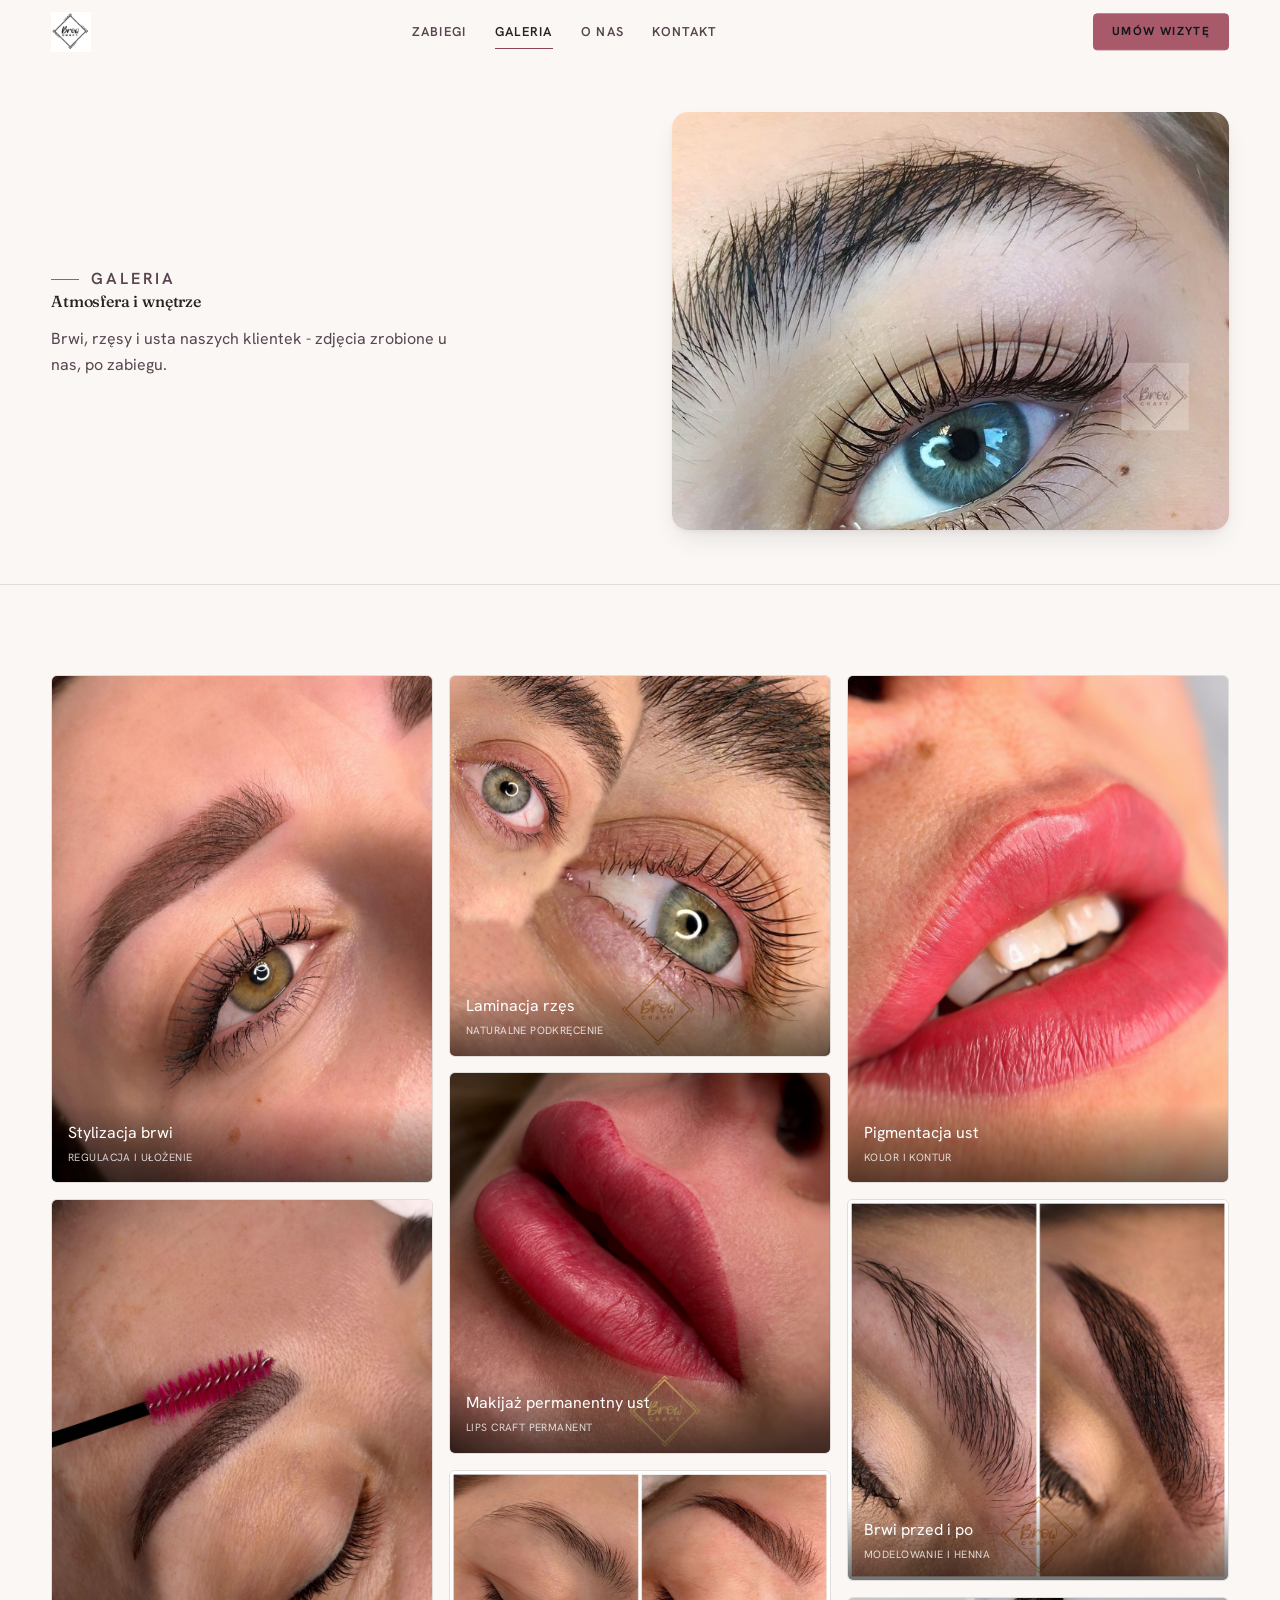
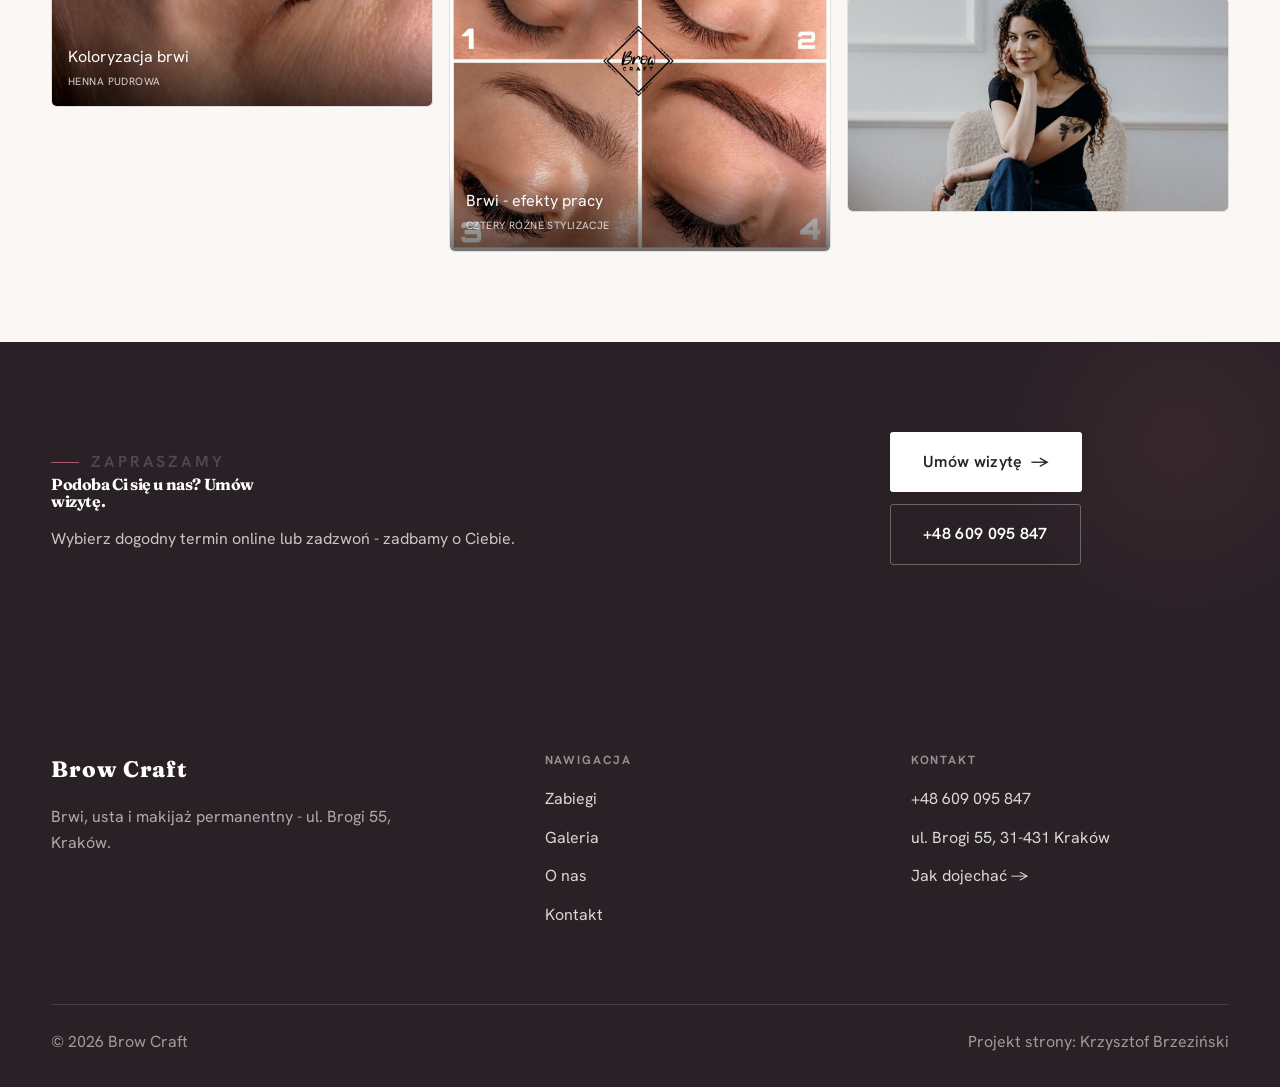
==== realizacje.html @ c08bb549 "Strona demo: brow-craft" ====
<!DOCTYPE html>
<html lang="pl">
<head>
<meta charset="UTF-8">
<meta name="viewport" content="width=device-width, initial-scale=1.0">
<title>Galeria - Brow Craft</title>
<meta name="description" content="Galeria Brow Craft: Stylizacja brwi, Lifting rzęs, Henna i koloryzacja, Makijaż permanentny, Laminacja brwi">
<link rel="preconnect" href="https://fonts.googleapis.com">
<link rel="preconnect" href="https://fonts.gstatic.com" crossorigin>
<link href="https://fonts.googleapis.com/css2?family=Fraunces:wght@500;600;700&family=Hanken+Grotesk:wght@400;500;600&display=swap" rel="stylesheet">
<link rel="stylesheet" href="assets/styles.css">
</head>
<body>

<header class="nav">
  <div class="wrap nav-inner">
    <a class="brand brand-has-logo" href="index.html"><img class="brand-logo" src="img/logo.png" alt="Brow Craft"></a>
    <nav class="nav-links">
      <a href="oferta.html">Zabiegi</a>
      <a href="realizacje.html" class="active">Galeria</a>
      <a href="o-nas.html">O nas</a>
      <a href="kontakt.html">Kontakt</a>
      <a href="kontakt.html" class="btn btn-accent">Umów wizytę</a>
    </nav>
    <button class="nav-toggle" aria-label="Menu"><span></span><span></span><span></span></button>
  </div>
</header>

<section class="pagehead pagehead-soft">
  <div class="wrap">
    <figure class="ph-fig reveal"><img src="img/g1.jpg" alt="Brow Craft - Atmosfera i wnętrze" loading="lazy"></figure>
    <div class="ph-copy reveal">
      <span class="eyebrow">Galeria</span>
      <h1>Atmosfera i wnętrze</h1>
      <p>Brwi, rzęsy i usta naszych klientek - zdjęcia zrobione u nas, po zabiegu.</p>
    </div>
  </div>
</section>
<section>
  <div class="wrap">
    <div class="gallery-masonry">
      <figure class="m-tile reveal"><img src="img/g2.jpg" alt="Stylizacja brwi" loading="lazy"><div class="cap">Stylizacja brwi<small>regulacja i ułożenie</small></div></figure>
      <figure class="m-tile reveal"><img src="img/g3.jpg" alt="Koloryzacja brwi" loading="lazy"><div class="cap">Koloryzacja brwi<small>henna pudrowa</small></div></figure>
      <figure class="m-tile reveal"><img src="img/g4.jpg" alt="Laminacja rzęs" loading="lazy"><div class="cap">Laminacja rzęs<small>naturalne podkręcenie</small></div></figure>
      <figure class="m-tile reveal"><img src="img/g5.jpg" alt="Makijaż permanentny ust" loading="lazy"><div class="cap">Makijaż permanentny ust<small>Lips Craft Permanent</small></div></figure>
      <figure class="m-tile reveal"><img src="img/g6.jpg" alt="Brwi - efekty pracy" loading="lazy"><div class="cap">Brwi - efekty pracy<small>cztery różne stylizacje</small></div></figure>
      <figure class="m-tile reveal"><img src="img/g7.jpg" alt="Pigmentacja ust" loading="lazy"><div class="cap">Pigmentacja ust<small>kolor i kontur</small></div></figure>
      <figure class="m-tile reveal"><img src="img/g8.jpg" alt="Brwi przed i po" loading="lazy"><div class="cap">Brwi przed i po<small>modelowanie i henna</small></div></figure>
      <figure class="m-tile reveal"><img src="img/about.jpg" alt="Brow Craft" loading="lazy"></figure>
    </div>
  </div>
</section>
<section class="cta">
  <div class="wrap">
    <div class="reveal">
      <span class="eyebrow">Zapraszamy</span>
      <h2>Podoba Ci się u nas? Umów wizytę.</h2>
      <p>Wybierz dogodny termin online lub zadzwoń - zadbamy o Ciebie.</p>
    </div>
    <div class="cta-actions reveal">
      <a href="kontakt.html" class="btn btn-light">Umów wizytę <span class="arr">→</span></a>
      <a href="tel:+48609095847" class="btn btn-ghost" style="color:#fff;border-color:rgba(255,255,255,.3)">+48 609 095 847</a>
    </div>
  </div>
</section>

<footer>
  <div class="wrap">
    <div class="foot-grid">
      <div class="foot-brand">
        <div class="name">Brow Craft</div>
        <p>Brwi, usta i makijaż permanentny - ul. Brogi 55, Kraków.</p>
      </div>
      <div class="foot-col">
        <h4>Nawigacja</h4>
        <a href="oferta.html">Zabiegi</a>
        <a href="realizacje.html">Galeria</a>
        <a href="o-nas.html">O nas</a>
        <a href="kontakt.html">Kontakt</a>
      </div>
      <div class="foot-col">
        <h4>Kontakt</h4>
        <a href="tel:+48609095847">+48 609 095 847</a>
        <p>ul. Brogi 55, 31-431 Kraków</p>
        <a href="https://maps.app.goo.gl/QyicbY6uXin8uvLQ9" target="_blank" rel="noopener">Jak dojechać →</a>
      </div>
    </div>
    <div class="foot-bot">
      <span>© 2026 Brow Craft</span>
      <span>Projekt strony: Krzysztof Brzeziński</span>
    </div>
  </div>
</footer>
<div class="sticky-reserve"><a class="sr-book" href="kontakt.html">Umów wizytę</a><a class="sr-call" href="tel:+48609095847" aria-label="Zadzwoń"><svg class="ico-tel" width="16" height="16" viewBox="0 0 24 24" fill="none" aria-hidden="true"><path d="M6.6 10.8a15.5 15.5 0 0 0 6.6 6.6l2.2-2.2a1 1 0 0 1 1-.24 11.4 11.4 0 0 0 3.6.58 1 1 0 0 1 1 1V20a1 1 0 0 1-1 1A17 17 0 0 1 3 4a1 1 0 0 1 1-1h3.5a1 1 0 0 1 1 1c0 1.25.2 2.46.58 3.6a1 1 0 0 1-.25 1l-2.23 2.2Z" fill="currentColor"/></svg></a></div>

<script src="assets/main.js"></script>
</body>
</html>
---- assets/styles.css ----
/* ============================================================
   STOLBASZ — premium, architektoniczny B2B fit-out
   Jasna paleta, zero brązu. System wg premium-web-craft.
   Projekt strony: Krzysztof Brzeziński
   ============================================================ */

:root{
  /* PALETA — jasna, architektoniczna, chłodna */
  --paper:#FBF7F4;          /* główne tło */
  --paper-2:#F1E7E4;        /* sekcje alternatywne (chłodny jasny szary) */
  --paper-3:#F1E7E4;        /* delikatne wypełnienia */
  --ink:#2A2126;            /* tekst główny — chłodny grafit */
  --ink-soft:#574550;       /* nagłówki drugorzędne */
  --muted:#94888C;          /* tekst poboczny */
  --line:rgba(42,33,38,.12);/* hairline */
  --accent:#A85A6B;         /* stonowany petrol-slate — jedyny akcent */
  --accent-d:#8A4456;
  --accent-soft:rgba(168,90,107,.10);
  --dark:#2A2126;           /* sekcje ciemne (stopka/CTA) */

  /* ODSTĘPY — skala 4/8 */
  --space-1:4px; --space-2:8px; --space-3:12px; --space-4:16px; --space-5:24px;
  --space-6:32px; --space-7:48px; --space-8:64px; --space-9:96px; --space-10:128px;

  /* TYPOGRAFIA — fluid clamp() */
  --text-sm:clamp(.82rem,.8rem+.1vw,.9rem);
  --text-base:clamp(1rem,.97rem+.15vw,1.1rem);
  --text-lg:clamp(1.12rem,1.05rem+.3vw,1.3rem);
  --text-h3:clamp(1.2rem,1.1rem+.5vw,1.5rem);
  --text-h2:clamp(1.9rem,1.5rem+1.9vw,2.8rem);
  --text-h1:clamp(2.6rem,1.9rem+3.6vw,4.6rem);

  /* PROMIENIE — architektoniczne, raczej ostre */
  --r-sm:3px; --r-md:6px; --r-lg:10px;

  /* RUCH */
  --ease:cubic-bezier(.25,.46,.45,.94); --dur:.24s;

  /* CIENIE — miękkie, warstwowe */
  --sh-sm:0 1px 2px rgba(16,24,32,.04), 0 2px 8px rgba(16,24,32,.05);
  --sh-md:0 2px 6px rgba(16,24,32,.05), 0 12px 28px -8px rgba(16,24,32,.12);
  --sh-lg:0 6px 14px rgba(16,24,32,.07), 0 26px 56px -18px rgba(16,24,32,.22);

  --hairline:1px solid var(--line);

  --font-display:'Fraunces',serif;
  --font-body:'Hanken Grotesk',sans-serif;
}

*{box-sizing:border-box;margin:0;padding:0}
html{scroll-behavior:smooth}
body{
  font-family:var(--font-body);
  font-size:var(--text-base);
  line-height:1.65;
  color:var(--ink);
  background:var(--paper);
  -webkit-font-smoothing:antialiased;
  text-rendering:optimizeLegibility;
}
img{max-width:100%;display:block}
a{color:inherit;text-decoration:none}

.wrap{width:min(92%,1180px);margin-inline:auto}
section{padding-block:clamp(52px,6.5vw,96px)}

h1,h2,h3{font-family:var(--font-display);font-weight:700;line-height:1.08;letter-spacing:-.02em;color:var(--ink)}
h1{font-size:var(--text-h1);letter-spacing:-.035em}
h2{font-size:var(--text-h2);letter-spacing:-.025em}
h3{font-size:var(--text-h3)}
p{max-width:65ch}

.eyebrow{
  font-family:var(--font-body);
  font-size:var(--text-sm);
  font-weight:600;
  letter-spacing:.18em;
  text-transform:uppercase;
  color:var(--accent);
  display:inline-flex;align-items:center;gap:var(--space-3);
}
.eyebrow::before{content:"";width:28px;height:1px;background:var(--accent);display:inline-block}

.muted{color:var(--muted)}
.lead{font-size:var(--text-lg);line-height:1.55;color:var(--ink-soft);max-width:50ch}

/* ---------- BUTTONS ---------- */
.btn{
  display:inline-flex;align-items:center;gap:var(--space-2);
  font-weight:600;font-size:var(--text-sm);letter-spacing:.02em;
  padding:var(--space-4) var(--space-6);
  border-radius:var(--r-sm);
  transition:transform var(--dur) var(--ease),box-shadow var(--dur) var(--ease),background var(--dur) var(--ease);
  cursor:pointer;border:1px solid transparent;
}
.btn-accent{background:var(--accent);color:#fff;box-shadow:var(--sh-sm)}
.btn-accent:hover{background:var(--accent-d);transform:translateY(-2px);box-shadow:var(--sh-md)}
.btn-accent:active{transform:translateY(0);box-shadow:var(--sh-sm)}
.btn-ghost{background:transparent;color:var(--ink);border-color:var(--line)}
.btn-ghost:hover{border-color:var(--accent);color:var(--accent);transform:translateY(-2px)}
.btn-light{background:#fff;color:var(--ink);box-shadow:var(--sh-sm)}
.btn-light:hover{transform:translateY(-2px);box-shadow:var(--sh-md)}
.btn .arr{transition:transform var(--dur) var(--ease)}
.btn:hover .arr{transform:translateX(4px)}

/* ---------- NAV ---------- */
.nav{
  position:sticky;top:0;z-index:50;
  background:color-mix(in srgb,var(--paper) 88%,transparent);
  backdrop-filter:saturate(140%) blur(10px);
  border-bottom:var(--hairline);
}
.nav-inner{display:flex;align-items:center;justify-content:space-between;height:72px}
.brand{display:flex;flex-direction:column;line-height:1}
.brand .name{font-family:var(--font-display);font-weight:800;font-size:1.35rem;letter-spacing:.04em}
.brand .sub{font-size:.62rem;letter-spacing:.34em;text-transform:uppercase;color:var(--muted);margin-top:5px}
.nav-links{display:flex;align-items:center;gap:var(--space-6)}
.nav-links a{font-size:var(--text-sm);font-weight:500;color:var(--ink-soft);position:relative;padding-block:4px;transition:color var(--dur) var(--ease)}
.nav-links a::after{content:"";position:absolute;left:0;bottom:0;width:0;height:1.5px;background:var(--accent);transition:width var(--dur) var(--ease)}
.nav-links a:hover,.nav-links a.active{color:var(--ink)}
.nav-links a:hover::after,.nav-links a.active::after{width:100%}
.nav-links .btn{padding:var(--space-2) var(--space-5)}
/* przyciski w nav: właściwy kolor (przebij .nav-links a) + bez podkreślenia */
.nav-links a.btn-accent{color:#fff}
.nav-links a.btn-ghost,.nav-links a.btn-light{color:var(--ink)}
.nav-links a.btn::after{display:none}
.nav-toggle{display:none;background:none;border:none;cursor:pointer;flex-direction:column;gap:5px;padding:8px}
.nav-toggle span{width:24px;height:2px;background:var(--ink);transition:var(--dur)}

/* ---------- HERO (split) ---------- */
.hero{position:relative;overflow:hidden;border-bottom:var(--hairline)}
.hero-grid{display:grid;grid-template-columns:1.05fr .95fr;gap:clamp(24px,4vw,60px);align-items:center;
  padding-block:clamp(36px,4.5vw,64px)}
.hero-copy .eyebrow{margin-bottom:var(--space-5)}
.hero-copy h1{margin-bottom:var(--space-5)}
.hero-copy .lead{margin-bottom:var(--space-7)}
.hero-actions{display:flex;flex-wrap:wrap;gap:var(--space-4)}
.hero-art{position:relative;aspect-ratio:4/3;border-radius:var(--r-lg);overflow:hidden;box-shadow:var(--sh-lg)}
.hero-art img{width:100%;height:100%;object-fit:cover}
.hero-art::after{content:"";position:absolute;inset:0;background:linear-gradient(180deg,transparent 55%,rgba(18,24,28,.28))}
.hero-badge{position:absolute;left:var(--space-5);bottom:var(--space-5);z-index:2;
  background:rgba(252,252,251,.94);backdrop-filter:blur(4px);
  border-radius:var(--r-md);padding:var(--space-4) var(--space-5);box-shadow:var(--sh-md);max-width:78%}
.hero-badge strong{display:block;font-family:var(--font-display);font-size:1rem;letter-spacing:-.01em}
.hero-badge span{font-size:var(--text-sm);color:var(--muted)}

/* ---------- HERO duży / kinowy (strona główna) ---------- */
.hero-cine{position:relative;min-height:clamp(560px,82vh,840px);min-height:clamp(560px,82svh,840px);display:flex;align-items:center;overflow:hidden;border-bottom:var(--hairline)}
.hero-cine>img{position:absolute;inset:0;width:100%;height:100%;object-fit:cover;z-index:0}
.hero-cine::after{content:"";position:absolute;inset:0;z-index:1;
  background:linear-gradient(95deg,rgba(13,18,23,.86) 0%,rgba(13,18,23,.64) 32%,rgba(13,18,23,.24) 62%,rgba(13,18,23,.04) 100%)}
.hero-cine .wrap{position:relative;z-index:2;padding-block:var(--space-8)}
.hero-cine .hero-copy{max-width:660px}
.hero-cine .eyebrow{color:#fff;margin-bottom:var(--space-5)}
.hero-cine .eyebrow::before{background:#fff}
.hero-cine h1{color:#fff;margin-bottom:var(--space-5);font-size:clamp(2.9rem,2rem+4.4vw,5.2rem)}
.hero-cine .lead{color:rgba(255,255,255,.92);max-width:48ch;margin-bottom:var(--space-7)}
.hero-cine .hero-actions{display:flex;flex-wrap:wrap;gap:var(--space-4)}
@media(max-width:680px){
  .hero-cine{min-height:clamp(520px,76vh,640px);min-height:clamp(520px,76svh,640px);align-items:flex-end}
  .hero-cine::after{background:linear-gradient(0deg,rgba(13,18,23,.9) 6%,rgba(13,18,23,.45) 55%,rgba(13,18,23,.25) 100%)}
  .hero-cine .wrap{padding-bottom:var(--space-9)}
}

/* full-bleed hero variant (podstrony) */
.pagehead{position:relative;min-height:46vh;min-height:46svh;display:flex;align-items:flex-end;overflow:hidden;border-bottom:var(--hairline)}
.pagehead img{position:absolute;inset:0;width:100%;height:100%;object-fit:cover}
.pagehead::after{content:"";position:absolute;inset:0;background:linear-gradient(180deg,rgba(18,24,28,.25),rgba(18,24,28,.62))}
.pagehead .wrap{position:relative;z-index:2;padding-block:var(--space-9);color:#fff}
.pagehead h1{color:#fff;max-width:18ch}
.pagehead .eyebrow{color:#fff}
.pagehead .eyebrow::before{background:#fff}
.pagehead p{color:rgba(255,255,255,.86);margin-top:var(--space-4);max-width:54ch}

/* ---------- STRIP (pasek skrótów / liczby) ---------- */
.strip{background:var(--dark);color:#fff}
.strip .wrap{display:grid;grid-template-columns:repeat(4,1fr);gap:var(--space-6);padding-block:var(--space-8)}
.strip .item .k{font-family:var(--font-display);font-size:clamp(1.6rem,1.2rem+1.4vw,2.4rem);font-weight:800;letter-spacing:-.02em;color:#fff}
.strip .item .v{font-size:var(--text-sm);color:rgba(255,255,255,.66);margin-top:var(--space-2);line-height:1.45}
.strip .item{border-left:2px solid var(--accent);padding-left:var(--space-5)}

/* ---------- SECTION HEAD ---------- */
.head{max-width:48rem;margin-bottom:var(--space-8)}
.head.center{margin-inline:auto;text-align:center}
.head .eyebrow{margin-bottom:var(--space-4)}
.head h2{margin-bottom:var(--space-4)}
.head p{color:var(--muted);font-size:var(--text-lg);line-height:1.55}
.head.center p{margin-inline:auto}

/* ---------- INTRO SPLIT ---------- */
.split{display:grid;grid-template-columns:.92fr 1.08fr;gap:clamp(28px,5vw,80px);align-items:center}
.split.rev{grid-template-columns:1.08fr .92fr}
.split.rev .split-art{order:-1}
.split-art{position:relative;aspect-ratio:5/4;border-radius:var(--r-lg);overflow:hidden;box-shadow:var(--sh-lg)}
.split-art img{width:100%;height:100%;object-fit:cover}
.split-copy h2{margin-bottom:var(--space-5)}
.split-copy p+p{margin-top:var(--space-4)}
.split-copy .btn{margin-top:var(--space-6)}

/* ---------- SERVICES (zakres) ---------- */
.svc-grid{display:grid;grid-template-columns:repeat(auto-fit,minmax(280px,1fr));gap:var(--space-5)}
.svc{background:#fff;border:var(--hairline);border-radius:var(--r-md);padding:var(--space-7) var(--space-6);
  transition:transform var(--dur) var(--ease),box-shadow var(--dur) var(--ease),border-color var(--dur) var(--ease);
  position:relative;overflow:hidden}
.svc::before{content:"";position:absolute;left:0;top:0;width:3px;height:0;background:var(--accent);transition:height var(--dur) var(--ease)}
.svc:hover{transform:translateY(-4px);box-shadow:var(--sh-md);border-color:transparent}
.svc:hover::before{height:100%}
.svc .ic{font-family:var(--font-display);font-size:.8rem;font-weight:700;letter-spacing:.12em;color:var(--accent);margin-bottom:var(--space-4)}
.svc h3{margin-bottom:var(--space-3);font-size:1.22rem}
.svc p{color:var(--muted);font-size:var(--text-base);line-height:1.6}

/* big detailed service rows */
.svc-row{display:grid;grid-template-columns:.8fr 1.2fr;gap:clamp(20px,4vw,60px);align-items:center;padding-block:var(--space-8)}
.svc-row+.svc-row{border-top:var(--hairline)}
.svc-row.rev{grid-template-columns:1.2fr .8fr}
.svc-row.rev .svc-row-art{order:-1}
.svc-row-art{aspect-ratio:4/3;border-radius:var(--r-md);overflow:hidden;box-shadow:var(--sh-md)}
.svc-row-art img{width:100%;height:100%;object-fit:cover}
.svc-row h3{font-size:1.5rem;margin-bottom:var(--space-4)}
.svc-row .num{font-family:var(--font-display);font-size:.85rem;font-weight:700;letter-spacing:.14em;color:var(--accent);display:block;margin-bottom:var(--space-3)}
.svc-row ul{list-style:none;margin-top:var(--space-4);display:flex;flex-direction:column;gap:var(--space-2)}
.svc-row li{position:relative;padding-left:var(--space-5);color:var(--muted);font-size:var(--text-base)}
.svc-row li::before{content:"";position:absolute;left:0;top:.62em;width:8px;height:1px;background:var(--accent)}

/* ---------- GALLERY (realizacje) ---------- */
.gallery{display:grid;grid-template-columns:repeat(12,1fr);gap:var(--space-4);grid-auto-rows:200px}
/* GALERIA MASONRY — pionowe zdjęcia (portrety beauty/wellness) bez przycinania: kolumny, height auto */
.gallery-masonry{column-count:3;column-gap:var(--space-4)}
@media(max-width:900px){.gallery-masonry{column-count:2}}
@media(max-width:560px){.gallery-masonry{column-count:1}}
.gallery-masonry .m-tile{break-inside:avoid;margin:0 0 var(--space-4);padding:0;position:relative;overflow:hidden;border-radius:var(--r-md);border:1px solid var(--line)}
.gallery-masonry .m-tile img{width:100%;height:auto;display:block}
.gallery-masonry .m-tile .cap{position:absolute;left:0;right:0;bottom:0;padding:var(--space-4);color:#fff;background:linear-gradient(0deg,rgba(0,0,0,.55),transparent);font-size:var(--text-sm)}
.gallery-masonry .m-tile .cap small{display:block;font-weight:400;opacity:.78;letter-spacing:.04em;text-transform:uppercase;font-size:.66rem;margin-top:3px}
.tile{position:relative;overflow:hidden;border-radius:var(--r-md);box-shadow:var(--sh-sm);
  transition:transform var(--dur) var(--ease),box-shadow var(--dur) var(--ease)}
.tile img{width:100%;height:100%;object-fit:cover;transition:transform .6s var(--ease)}
.tile:hover{box-shadow:var(--sh-md)}
.tile:hover img{transform:scale(1.05)}
.tile .cap{position:absolute;left:0;right:0;bottom:0;padding:var(--space-5) var(--space-4) var(--space-4);
  background:linear-gradient(transparent,rgba(18,24,28,.78));color:#fff;
  font-size:var(--text-sm);font-weight:600;letter-spacing:.01em;
  opacity:0;transform:translateY(8px);transition:var(--dur) var(--ease)}
.tile:hover .cap{opacity:1;transform:translateY(0)}
.tile .cap small{display:block;font-weight:400;opacity:.78;letter-spacing:.04em;text-transform:uppercase;font-size:.66rem;margin-top:3px}
/* bento spans */
.t-wide{grid-column:span 6}
.t-tall{grid-column:span 6;grid-row:span 2}
.t-std{grid-column:span 6}
.t-third{grid-column:span 4}
.t-two3{grid-column:span 8}

/* ---------- TRUST / WIARYGODNOŚĆ ---------- */
.trust{background:var(--paper-2)}
.trust-grid{display:grid;grid-template-columns:repeat(auto-fit,minmax(240px,1fr));gap:var(--space-5);margin-top:var(--space-7)}
.trust-card{background:#fff;border-radius:var(--r-md);padding:var(--space-7) var(--space-6);box-shadow:var(--sh-sm);border-top:3px solid var(--accent)}
.trust-card .big{font-family:var(--font-display);font-size:clamp(1.8rem,1.3rem+1.6vw,2.6rem);font-weight:800;letter-spacing:-.02em;color:var(--ink);line-height:1}
.trust-card h3{font-size:1.12rem;margin:var(--space-3) 0 var(--space-2)}
.trust-card p{color:var(--muted);font-size:var(--text-base);line-height:1.55}

/* ---------- CTA band ---------- */
.cta{background:var(--dark);color:#fff;position:relative;overflow:hidden}
.cta .wrap{display:grid;grid-template-columns:1.4fr .6fr;gap:var(--space-7);align-items:center;position:relative;z-index:2}
.cta h2{color:#fff;max-width:20ch}
.cta p{color:rgba(255,255,255,.74);margin-top:var(--space-4)}
.cta-actions{display:flex;flex-direction:column;gap:var(--space-3);align-items:flex-start}
.cta::before{content:"";position:absolute;right:-80px;top:-80px;width:360px;height:360px;border-radius:50%;
  background:radial-gradient(circle,var(--accent-soft),transparent 70%)}

/* ---------- CONTACT ---------- */
.contact-grid{display:grid;grid-template-columns:.85fr 1.15fr;gap:clamp(28px,4vw,56px);align-items:start}
.info-list{display:flex;flex-direction:column;gap:var(--space-2)}
.info-row{display:flex;gap:var(--space-4);align-items:flex-start;padding-block:var(--space-4);border-bottom:var(--hairline)}
.info-row .ic{flex:none;width:42px;height:42px;display:grid;place-items:center;border-radius:50%;
  background:var(--accent-soft);color:var(--accent);font-size:1.05rem}
.info-row .lbl{font-size:.72rem;letter-spacing:.14em;text-transform:uppercase;color:var(--muted)}
.info-row .val{font-weight:600;font-size:var(--text-base);margin-top:2px}
.info-row a.val:hover{color:var(--accent)}
.map{border:none;border-radius:var(--r-lg);box-shadow:var(--sh-md);width:100%;height:100%;min-height:380px;filter:grayscale(.2) contrast(1.02)}
.form{background:#fff;border:var(--hairline);border-radius:var(--r-lg);padding:clamp(24px,3vw,40px);box-shadow:var(--sh-sm)}
.form .fld{margin-bottom:var(--space-5)}
.form label{display:block;font-size:var(--text-sm);font-weight:600;margin-bottom:var(--space-2)}
.form input,.form textarea{width:100%;font-family:inherit;font-size:var(--text-base);color:var(--ink);
  padding:var(--space-4);border:var(--hairline);border-radius:var(--r-sm);background:var(--paper);transition:border-color var(--dur)}
.form input:focus,.form textarea:focus{outline:none;border-color:var(--accent);background:#fff}
.form textarea{resize:vertical;min-height:120px}
.form .note{font-size:var(--text-sm);color:var(--muted);margin-top:var(--space-3)}

/* ---------- FOOTER ---------- */
footer{background:var(--dark);color:#fff;padding-block:var(--space-9) var(--space-6)}
.foot-grid{display:grid;grid-template-columns:1.4fr 1fr 1fr;gap:var(--space-7);margin-bottom:var(--space-8)}
.foot-brand .name{font-family:var(--font-display);font-weight:800;font-size:1.4rem;letter-spacing:.04em}
.foot-brand p{color:rgba(255,255,255,.62);margin-top:var(--space-4);font-size:var(--text-base);max-width:38ch}
.foot-col h4{font-size:.74rem;letter-spacing:.16em;text-transform:uppercase;color:rgba(255,255,255,.5);margin-bottom:var(--space-4)}
.foot-col a,.foot-col p{display:block;color:rgba(255,255,255,.82);font-size:var(--text-base);margin-bottom:var(--space-3)}
.foot-col a:hover{color:#fff}
.foot-bot{border-top:1px solid rgba(255,255,255,.12);padding-top:var(--space-5);display:flex;justify-content:space-between;flex-wrap:wrap;gap:var(--space-3);
  font-size:var(--text-sm);color:rgba(255,255,255,.55)}
.foot-bot a:hover{color:#fff}

/* ---------- REVEAL ---------- */
.reveal{opacity:0;transform:translateY(22px);transition:opacity .6s var(--ease),transform .6s var(--ease)}
.reveal.in{opacity:1;transform:none}

/* ---------- RESPONSIVE ---------- */
@media(max-width:920px){
  .hero-grid,.split,.split.rev,.svc-row,.svc-row.rev,.cta .wrap,.contact-grid,.foot-grid{grid-template-columns:1fr}
  .split.rev .split-art,.svc-row.rev .svc-row-art{order:0}
  .hero-art{aspect-ratio:16/10;max-height:420px}
  .strip .wrap{grid-template-columns:repeat(2,1fr);gap:var(--space-7)}
  .gallery{grid-auto-rows:180px}
  .t-wide,.t-tall,.t-std,.t-third,.t-two3{grid-column:span 6}
  .t-tall{grid-row:span 1}
  .cta-actions{flex-direction:row;flex-wrap:wrap}
  .foot-grid{gap:var(--space-6)}
}
@media(max-width:680px){
  .nav-links{position:fixed;inset:72px 0 auto 0;background:var(--paper);flex-direction:column;align-items:stretch;
    gap:0;padding:var(--space-4) 6%;border-bottom:var(--hairline);box-shadow:var(--sh-md);
    transform:translateY(-120%);transition:transform var(--dur) var(--ease)}
  .nav-links.open{transform:translateY(0)}
  .nav-links a{padding-block:var(--space-4);border-bottom:var(--hairline)}
  .nav-links .btn{margin-top:var(--space-3);justify-content:center}
  .nav-toggle{display:flex}
  .strip .wrap{grid-template-columns:1fr}
  .gallery{grid-template-columns:repeat(6,1fr)}
  .foot-grid{grid-template-columns:1fr}
}
@media(prefers-reduced-motion:reduce){
  *{animation-duration:.01ms!important;transition:none!important}
  .reveal{opacity:1!important;transform:none!important}
  html{scroll-behavior:auto}
}

/* ============================================================
   PREMIUM LAYER — destylat deep-researchu branż (anty-AI, spokój).
   Zmienne STOLBASZ (--accent/--ink/--paper/--line/--dark). Ruch ledwo
   zauważalny, krzywa cubic-bezier(.16,.84,.44,1); prefers-reduced-motion
   pokryte blanketem wyżej. Karty hairline zamiast cieni = #1 sygnał „nie-AI".
   ============================================================ */

/* więcej oddechu między sekcjami (liderzy: 110-130px) */
section{padding-block:clamp(64px,8vw,128px)}

/* 1) Aksamitny reveal — dłuższa, miękka krzywa zamiast „skoku" */
.reveal{transition:opacity .9s cubic-bezier(.16,.84,.44,1),transform .9s cubic-bezier(.16,.84,.44,1);will-change:opacity,transform}
/* stagger TYLKO w galerii (tam pozycja = porządek dzieci) */
.gallery .reveal:nth-child(2){transition-delay:.07s}
.gallery .reveal:nth-child(3){transition-delay:.14s}
.gallery .reveal:nth-child(4){transition-delay:.21s}
.gallery .reveal:nth-child(5){transition-delay:.28s}
.gallery .reveal:nth-child(6){transition-delay:.35s}

/* 2) Hero STATYCZNY na .hero-cine — Ken Burns CAŁKIEM WYŁĄCZONY 26.06 (3. zgłoszenie Szymona).
   GENEZA: animowanie scale na <img> hero z teksturami (cegły/framugi) re-samplinguje obraz
   klatka po klatce → na części ekranów drobne drganie/shimmer = „heroshot się trzęsie".
   translateY usunięto wcześniej, scale-only + will-change/GPU NIE wystarczyły do GWARANCJI gładkości.
   Krzysztof zażądał pewności („make sure, że błąd się nie pojawi") > efekt. Zero animacji = 0% drgania.
   Delikatny zoom zostaje TYLKO w pełnoekranowych hero gastro/studio (hg-bg/hs-bg — tło, inny
   mechanizm, chwalone, nigdy nie zgłaszane). NIE wracać do KB na .hero-cine bez realnego testu
   na sprzęcie klienta — to ryzyko regresji „trzęsienia”. */
/* BEZPIECZNY "wow" na hero = jednorazowy FADE-IN (opacity), nie zoom.
   opacity nie dotyka bitmapy → gładkie na KAŻDYM zdjęciu/ekranie/GPU, zero ryzyka migotania.
   Geometryczny ruch (scale/translate) na .hero-cine jest ZAKAZANY (bramka pilnuje). */
@keyframes heroFade{from{opacity:0}to{opacity:1}}
.hero-cine>img{transform:none;animation:heroFade 1.1s ease-out both}

/* 3) Akcentowy hairline pod nagłówkiem sekcji, który „rysuje się" przy wejściu */
.head h2{position:relative;padding-bottom:18px}
.head h2::after{content:"";position:absolute;left:0;bottom:0;height:1px;width:0;background:var(--accent);transition:width 1s cubic-bezier(.16,.84,.44,1) .15s}
.head.center h2::after{left:50%;transform:translateX(-50%)}
.head.reveal.in h2::after,.head.center.reveal.in h2::after{width:54px}

/* 4) Karty HAIRLINE zamiast cieni/zaokrągleń (najmocniejszy anty-AI detal) */
.svc{background:transparent;border:1px solid var(--line);border-radius:var(--r-sm);box-shadow:none}
.svc:hover{box-shadow:none;border-color:var(--accent);transform:translateY(-3px)}
.trust-card{background:transparent;box-shadow:none;border:1px solid var(--line);border-top:2px solid var(--accent);border-radius:var(--r-sm)}
.tile{box-shadow:none;border-radius:var(--r-sm)}
.tile:hover{box-shadow:none}

/* 5) Sticky-nav kondensuje się po przewinięciu (sygnał dopracowania) */
.nav{transition:box-shadow .4s ease,background .4s ease}
.nav.is-stuck{box-shadow:0 1px 0 var(--line),0 14px 30px -24px rgba(0,0,0,.45)}
.nav-inner{transition:height .35s var(--ease)}
.nav.is-stuck .nav-inner{height:60px}

/* 6) MANIFESTO — pełnoekranowy cytat-bohater (zastępuje generyczne „Dlaczego my") */
.manifesto{background:var(--paper-2);text-align:center}
.manifesto .wrap{max-width:60rem}
.manifesto p{font-family:var(--font-display);font-style:italic;font-size:clamp(1.6rem,1rem+2.4vw,2.8rem);line-height:1.32;color:var(--ink-soft);margin-inline:auto;max-width:26ch;position:relative;padding-top:var(--space-8)}
.manifesto p::before{content:"";position:absolute;top:0;left:50%;transform:translateX(-50%);width:54px;height:1px;background:var(--accent)}
.manifesto p span{color:var(--accent);font-style:italic}

/* 7) GATEWAYS — 3 duże bramy-zdjęcia (zamiast paska menu usług) */
.gateways{display:grid;grid-template-columns:repeat(3,1fr);gap:var(--space-4)}
.gateway{position:relative;aspect-ratio:3/4;overflow:hidden;border-radius:var(--r-sm);display:block}
.gateway img{width:100%;height:100%;object-fit:cover;transition:transform .8s var(--ease),filter .5s var(--ease)}
.gateway::after{content:"";position:absolute;inset:0;background:linear-gradient(180deg,transparent 38%,rgba(18,24,28,.74))}
.gateway:hover img{transform:scale(1.05);filter:brightness(1.05)}
.gateway .g-ttl{position:absolute;left:0;right:0;bottom:0;z-index:2;padding:var(--space-6) var(--space-5);color:#fff;font-family:var(--font-display);font-size:1.45rem;letter-spacing:-.01em;line-height:1.15}
.gateway .g-ttl small{display:block;font-family:var(--font-body);font-size:var(--text-sm);font-weight:400;opacity:.82;letter-spacing:.03em;margin-top:5px}
@media(max-width:760px){.gateways{grid-template-columns:1fr}.gateway{aspect-ratio:16/10}}

/* 8) LOGO klienta w nagłówku (gdy podane --logo) */
.brand-logo{height:40px;width:auto;max-width:220px;object-fit:contain;display:block}
.nav.is-stuck .brand-logo{height:34px}
@media(max-width:680px){.brand-logo{height:32px}}

/* === rodzina: wellness === */
/* ============================================================
   RODZINA: WELLNESS (beauty / spa / head spa / masaż / kosmetologia)
   Doklejane NA WIERZCH base.css. Skin beauty (Fraunces + śliwka) lub spa (Marcellus + złoto).
   Filozofia: ATMOSFERA + ZADBANIE O SIEBIE + "Umów wizytę". Miękko, zmysłowo, spokojnie.
   Tokeny TYLKO istniejące. Ceny/zabiegi/specjaliści/before-after tylko realne.
   ============================================================ */

/* --- Miększe, eleganckie karty --- */
.svc,.trust-card,.tile,.gateway,.split-art,.svc-row-art{border-radius:var(--r-lg)}

/* --- CENNIK / ZABIEGI (kategorie; ceny tylko gdy realne) - reuzyte z gastro --- */
.menu-sec{background:var(--paper-2)}
.menu-cats{display:grid;grid-template-columns:repeat(2,1fr);gap:var(--space-7) var(--space-8);max-width:62rem;margin:0 auto}
.menu-cat{border-top:1px solid var(--accent);padding-top:var(--space-4)}
.menu-cat h3{font-family:var(--font-display);font-size:1.35rem;letter-spacing:.01em;margin-bottom:var(--space-3)}
.menu-cat p{color:var(--muted);font-size:var(--text-base);line-height:1.65}
.menu-note{text-align:center;color:var(--muted);font-size:var(--text-sm);margin-top:var(--space-8);max-width:52ch;margin-inline:auto}
@media(max-width:760px){.menu-cats{grid-template-columns:1fr;gap:var(--space-6)}}

/* --- ZESPÓŁ / SPECJALISTKI (renderowane TYLKO z realnych danych) - reuzyte z kliniki --- */
.zespol-grid{display:grid;grid-template-columns:repeat(auto-fit,minmax(15rem,1fr));gap:var(--space-6)}
.doc{margin:0;background:var(--paper);border:1px solid var(--line);border-radius:var(--r-lg);overflow:hidden;
  transition:transform .3s var(--ease),box-shadow .3s var(--ease)}
.doc:hover{transform:translateY(-5px);box-shadow:var(--sh-md)}
.doc-photo{aspect-ratio:4/5;overflow:hidden;background:var(--paper-2)}
.doc-photo img{width:100%;height:100%;object-fit:cover;transition:transform .6s var(--ease)}
.doc:hover .doc-photo img{transform:scale(1.04)}
.doc figcaption{padding:var(--space-5)}
.doc-role{display:inline-block;font-size:.72rem;font-weight:700;letter-spacing:.14em;text-transform:uppercase;
  color:var(--accent);margin-bottom:var(--space-2)}
.doc-name{font-family:var(--font-display);font-size:1.15rem;margin-bottom:var(--space-2);line-height:1.2}
.doc-bio{color:var(--muted);font-size:var(--text-sm);line-height:1.55}

/* --- STICKY "Umów wizytę" (mobile) --- */
.sticky-reserve{display:none}
@media(max-width:820px){
  .sticky-reserve{display:flex;position:fixed;left:0;right:0;bottom:0;z-index:90;
    background:var(--line);box-shadow:0 -6px 20px -10px rgba(0,0,0,.4)}
  .sticky-reserve a{padding:15px 8px;text-align:center;font-weight:700;font-size:.95rem;letter-spacing:.01em}
  .sr-book{flex:1;background:var(--accent);color:#fff}
  .sr-call{width:60px;background:var(--paper);color:var(--ink);font-size:1.15rem;border-left:1px solid var(--line)}
  body{padding-bottom:56px}
}

/* ============================================================
   FAZA 3 - OSOBNY UKŁAD WELLNESS (research wf_840d7930 + krytyka z policzonym WCAG). Doklejane na wierzch.
   Tożsamość: SPOKÓJ / ODDECH / ZMYSŁOWOŚĆ - jasno, miękko, editorialowo. Przeciwieństwo techniki DOM i dramatu AUTO.
   ============================================================ */

/* --- P0 KONTRAST (krytyka policzyła WCAG na skórkach): naprawy, bo predeploy NIE testuje kontrastu --- */
/* CTA na akcencie: spa złoto #B0894B + biel = 3.22 FAIL -> tło accent-d (ciemniejsze) = PASS */
.btn-accent{background:var(--accent-d);border-color:var(--accent-d);color:#fff}
.btn-accent:hover{background:var(--accent);border-color:var(--accent);color:#fff}
.sticky-reserve .sr-book{background:var(--accent-d);color:#fff}
/* eyebrow TEKST = ink-soft (akcent jako tekst na cream pada 2.5-2.9); kreska ::before zostaje akcentowa (dekoracja) */
.eyebrow{color:var(--ink-soft)}
.eyebrow::before{background:var(--accent)}
/* opisy mutedem na paper-2 padają (2.8-2.9) -> ink-soft */
.menu-cat p,.menu-note,.doc-bio,.cn-desc,.ryt-copy p{color:var(--ink-soft)}

/* --- Miękkie krzywizny: cap 16px (nie 22 = "karta z apki"); delikatny hover (bez ostrego lift) --- */
.svc,.trust-card,.tile,.gateway,.split-art,.svc-row-art,.doc,.hs-fig,.ph-fig{border-radius:16px}
.doc:hover{transform:translateY(-3px);box-shadow:var(--sh-sm)}
section{padding-block:clamp(74px,10vh,124px)}   /* nieco więcej oddechu niż reszta rodzin */

/* (NAV usunięty - generuje go silnik multipage.py: _nav_css + sekcja "NAV NOBU (silnik): wellness") */

/* === HERO WELLNESS: editorial SPLIT na bieli, zdjęcie OPRAWIONE (offset passe-partout), STATYCZNE (bez Ken Burns) === */
.hero-spa{position:relative;background:var(--paper);padding-top:clamp(6.5rem,12vh,9rem);padding-bottom:clamp(3rem,8vh,6rem)}
.hero-spa .wrap{display:grid;grid-template-columns:1.05fr 1fr;gap:clamp(2rem,5vw,5rem);align-items:center}
.hs-copy{max-width:46ch}
.hs-claim{font-family:var(--font-display);font-weight:500;line-height:1.06;letter-spacing:-.005em;
  font-size:clamp(2.3rem,1.7rem+3vw,3.9rem);color:var(--ink);margin:var(--space-4) 0 var(--space-5)}
.hs-lead{color:var(--ink-soft);font-size:var(--text-lg);line-height:1.6;max-width:44ch;margin-bottom:var(--space-7)}
.hs-cta{border-radius:999px}
.hs-rating{margin-top:var(--space-5);color:var(--ink-soft);font-weight:600;letter-spacing:.01em;font-size:var(--text-sm)}
.hs-fig{position:relative;aspect-ratio:4/5;border-radius:16px;overflow:hidden;box-shadow:var(--sh-lg);isolation:isolate}
.hs-fig img{width:100%;height:100%;object-fit:cover;display:block}   /* hero = EAGER (bez lazy), STATYCZNE - bez animacji scale */
.hs-fig::after{content:"";position:absolute;inset:0;border:1px solid rgba(255,255,255,.5);border-radius:16px;pointer-events:none} /* delikatne passe-partout wewnątrz */
.hero-spa::before{content:"";position:absolute;right:clamp(1rem,4vw,3rem);top:clamp(5.5rem,11vh,8rem);bottom:clamp(2.5rem,7vh,5rem);
  width:min(38%,30rem);border:1px solid color-mix(in srgb,var(--accent) 40%,transparent);border-radius:16px;transform:translate(14px,14px);z-index:0;pointer-events:none} /* offsetowa ramka „matted print" za zdjęciem - sygnatura, nie zwykły split */
.hero-spa .wrap{position:relative;z-index:1}
@media(max-width:860px){
  .hero-spa .wrap{grid-template-columns:1fr;gap:var(--space-7)}
  .hs-fig{aspect-ratio:5/4;order:-1}
  .hero-spa::before{display:none}                /* offset-ramka tylko desktop (anty horizontal-scroll na mobile) */
}

/* === RYTUAŁ: naprzemienne editorialowe wiersze (zdjęcie + duży serif-numerał), hairline między - WŁASNY układ === */
.ryt-list{margin-top:var(--space-8);display:flex;flex-direction:column}
.ryt-row{display:grid;grid-template-columns:1fr 1fr;gap:clamp(1.6rem,4vw,4rem);align-items:center;
  padding-block:clamp(2rem,4vh,3.2rem);border-top:1px solid var(--line)}
.ryt-row:last-child{border-bottom:1px solid var(--line)}
.ryt-row:nth-child(even) .ryt-fig{order:2}        /* naprzemienność: zdjęcie raz lewo raz prawo */
.ryt-fig{margin:0;aspect-ratio:5/4;border-radius:16px;overflow:hidden;background:var(--paper-2)}
.ryt-fig img{width:100%;height:100%;object-fit:cover}
.ryt-no{display:block;font-family:var(--font-display);font-weight:500;font-size:clamp(2.4rem,4vw,3.6rem);
  line-height:1;color:var(--accent);opacity:.55;margin-bottom:var(--space-3)}
.ryt-copy h3{font-family:var(--font-display);font-weight:500;font-size:clamp(1.4rem,2.4vw,1.9rem);letter-spacing:-.01em;margin-bottom:var(--space-3)}
.ryt-copy p{font-size:var(--text-base);line-height:1.65;max-width:42ch}
@media(max-width:760px){.ryt-row{grid-template-columns:1fr;gap:var(--space-5)}.ryt-row .ryt-fig{order:-1!important}}

/* === CENNIK WELLNESS: editorialowa LISTA zabiegów (wiersze hairline), NIE siatka gastro === */
.cennik{max-width:60rem;margin:var(--space-8) auto 0;display:flex;flex-direction:column}
.cennik-row{display:grid;grid-template-columns:minmax(12rem,1fr) 1.6fr;gap:clamp(1rem,3vw,3rem);
  padding-block:var(--space-5);border-top:1px solid var(--line);align-items:baseline}
.cennik-row:last-child{border-bottom:1px solid var(--line)}
.cn-name h3{font-family:var(--font-display);font-weight:500;font-size:1.3rem;letter-spacing:-.005em;line-height:1.2}
.cn-desc{color:var(--ink-soft);font-size:var(--text-base);line-height:1.6}
@media(max-width:680px){.cennik-row{grid-template-columns:1fr;gap:var(--space-2)}}

/* === PAGEHEAD JASNY (wellness): cream + ink + zdjęcie oprawione (reset ciemnego base .pagehead) === */
.pagehead-soft{min-height:0;overflow:visible;background:var(--paper);border-bottom:1px solid var(--line);
  padding-top:clamp(7rem,12vh,9.5rem);padding-bottom:clamp(2.5rem,6vh,4.5rem);display:block}
.pagehead-soft::after{display:none}
.pagehead-soft .wrap{position:relative;z-index:1;display:grid;grid-template-columns:1fr 1fr;gap:clamp(2rem,5vw,4.5rem);
  align-items:center;color:var(--ink);padding-block:0}
.pagehead-soft h1{color:var(--ink);font-family:var(--font-display);font-weight:500;letter-spacing:-.01em;max-width:16ch}
.pagehead-soft .eyebrow{color:var(--ink-soft)}
.pagehead-soft .eyebrow::before{background:var(--accent)}
.pagehead-soft p{color:var(--ink-soft);margin-top:var(--space-4);max-width:46ch}
.pagehead-soft .ph-fig{margin:0;aspect-ratio:4/3;border-radius:16px;overflow:hidden;box-shadow:var(--sh-md)}
.pagehead-soft .ph-fig img{width:100%;height:100%;object-fit:cover}
.pagehead-soft .ph-copy{order:-1}   /* figure PIERWSZE w DOM (blur-guard) -> copy wizualnie z lewej przez order */
@media(max-width:860px){.pagehead-soft .wrap{grid-template-columns:1fr}.pagehead-soft .ph-copy{order:0}.pagehead-soft .ph-fig{aspect-ratio:16/10}}

/* === VOUCHER: miękki blush-band (JEDEN akcentowy band na stronie, nie co druga sekcja) === */
.voucher{background:color-mix(in srgb,var(--accent) 9%,var(--paper));text-align:center}
.voucher h2{font-family:var(--font-display);font-weight:500}
.voucher .wrap{max-width:52rem}

/* === RYTM TŁA: cennik wraca na cream (nie paper-2), żeby blush-voucher był jedynym akcentem === */
.menu-sec{background:var(--paper)}

/* === NAV NOBU (silnik): wellness === */
.nav{position:fixed;left:0;right:0;backdrop-filter:none;border-bottom:1px solid transparent;z-index:100;transition:transform .35s var(--ease),background .35s ease,box-shadow .35s ease}
.nav.nav-hidden{transform:translateY(-100%)}
.nav.is-stuck{background:transparent;box-shadow:none;border-bottom-color:transparent}
.nav.is-stuck .nav-inner{height:64px}
.nav .brand{flex-direction:row;align-items:baseline;gap:.6rem;line-height:1}
.nav .brand .name{font-family:var(--font-display);font-weight:600;font-size:1.5rem;text-transform:uppercase;letter-spacing:.14em}
.nav .brand .sub{margin-top:0;padding-left:.65rem;border-left:1px solid currentColor;font-size:.66rem;font-weight:600;letter-spacing:.22em;text-transform:uppercase}
.nav .nav-links a{font-size:.8rem;font-weight:600;text-transform:uppercase;letter-spacing:.1em;padding-block:6px}
.nav .nav-links a::after{height:1px}
.nav .nav-links a.btn-accent{font-size:.73rem;font-weight:700;text-transform:uppercase;letter-spacing:.12em;padding:.5rem 1.1rem;border-radius:4px;box-shadow:none}
.nav .nav-links a.btn-accent:hover{transform:none;box-shadow:none}
.nav .nav-links a.btn-accent{background:var(--accent);border:1px solid var(--accent);color:#14171c}
.nav .nav-links a.btn-accent:hover{background:var(--accent);border-color:var(--accent);color:#14171c;filter:brightness(1.07)}
.nav{background:color-mix(in srgb,var(--paper) 82%,transparent);backdrop-filter:saturate(140%) blur(10px)}
.nav .brand .name{color:var(--ink)}
.nav .brand .sub{color:var(--accent-d)}
.nav .nav-links a:not(.btn-accent){color:var(--ink-soft)}
.nav .nav-links a:not(.btn-accent):hover,.nav .nav-links a.active:not(.btn-accent){color:var(--ink)}
.nav .nav-links a:not(.btn-accent)::after{background:var(--accent-d)}
.nav .nav-toggle span{background:var(--ink)}
.nav.nav-solid{background:color-mix(in srgb,var(--paper) 96%,transparent);border-bottom:var(--hairline);box-shadow:0 10px 30px -24px rgba(0,0,0,.25)}
.nav.nav-hidden{box-shadow:none}
@media(min-width:681px){
.nav .nav-inner{position:relative;height:64px}
.nav .nav-links{flex:1;justify-content:center;gap:clamp(1rem,2.2vw,1.9rem);padding-right:12rem}
.nav .nav-links a.btn-accent{position:absolute;right:0;top:50%;transform:translateY(-50%);margin:0}
}
@media(max-width:680px){
.nav .nav-links:not(.open){transform:translateY(-160%);visibility:hidden}
.nav .nav-links.open{visibility:visible}
.nav .brand .name{font-size:1.12rem;letter-spacing:.1em}
.nav .brand .sub{display:none}
.nav .brand{min-width:0;overflow:hidden}
}

/* === focal-point zdjęć (smartcrop) — cover nie utnie twarzy/obiektu === */
img[src$="/g1.jpg"]{object-position:52% 39%}
[style*="g1.jpg"]{background-position:52% 39%}
img[src$="/g7.jpg"]{object-position:50% 59%}
[style*="g7.jpg"]{background-position:50% 59%}
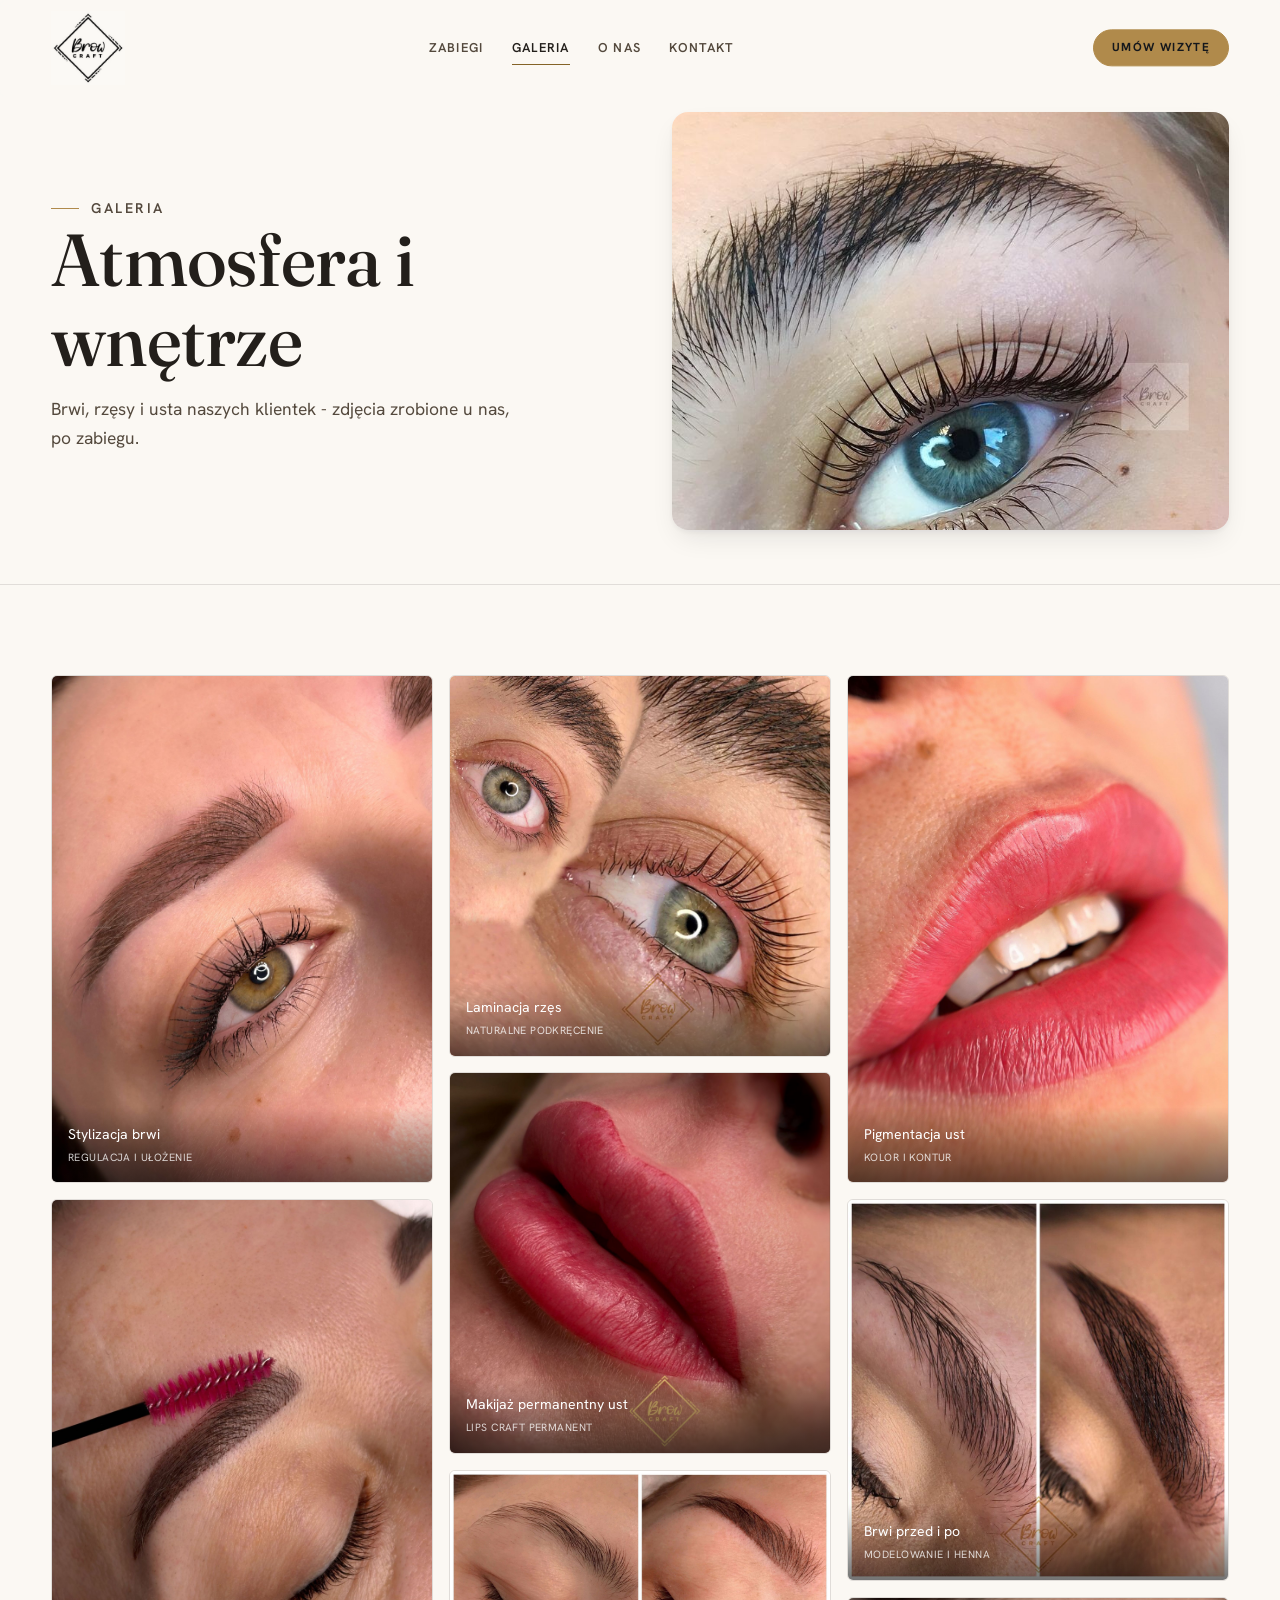
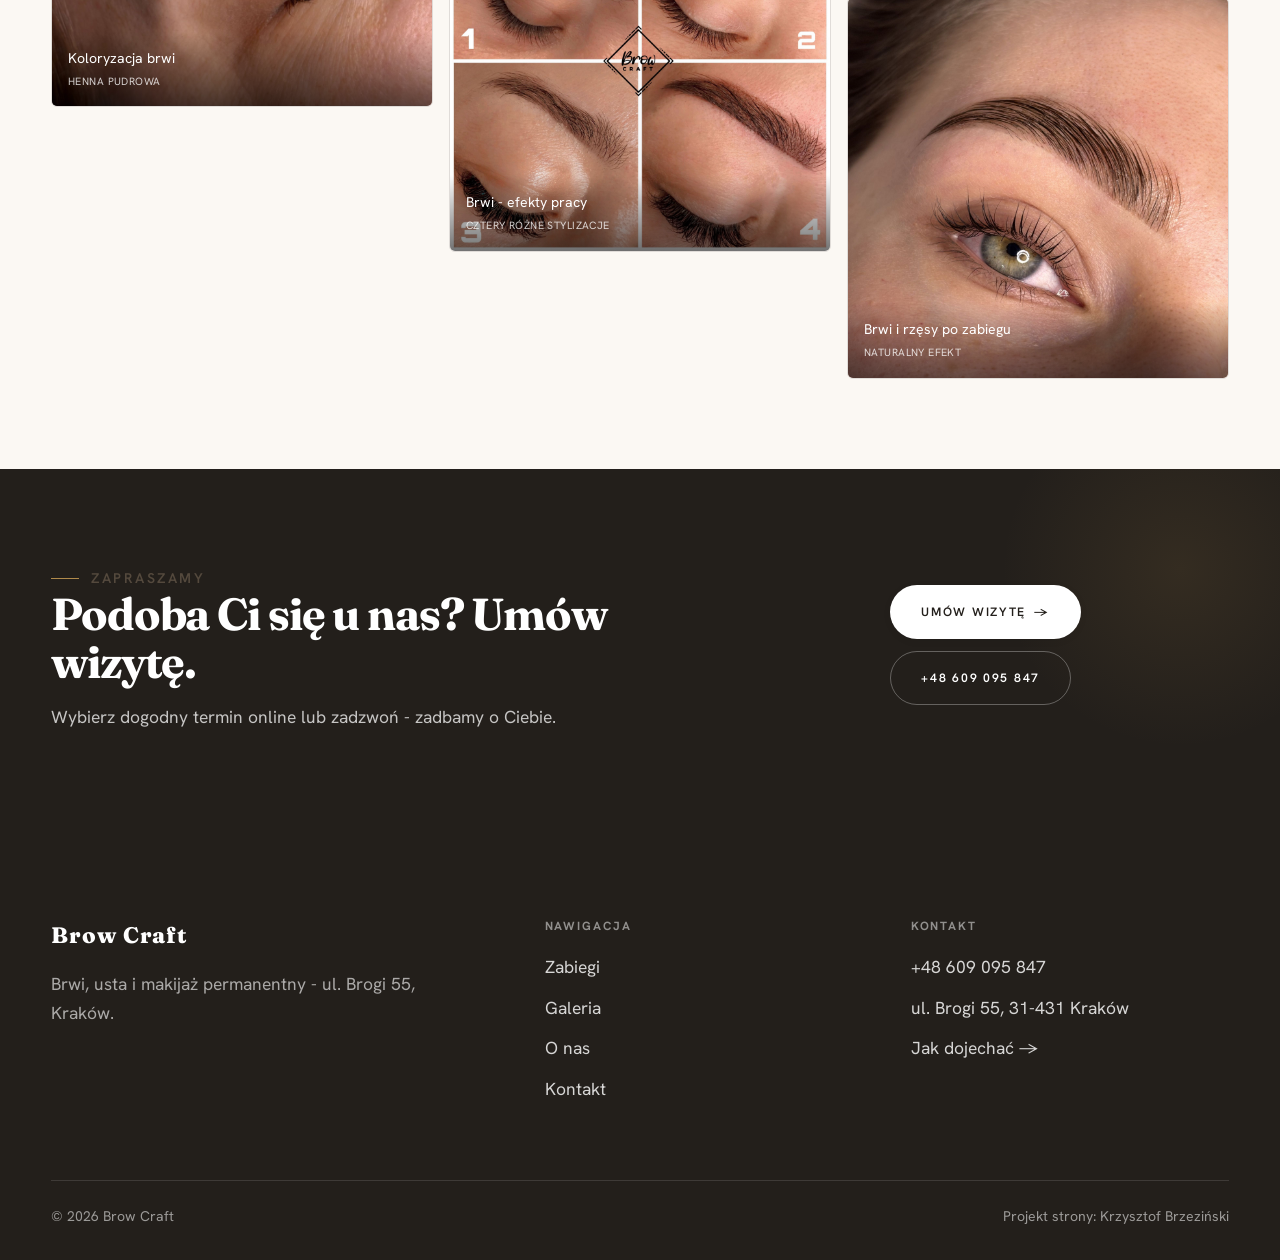
==== commit a616e763: "[claude-edit][cmt:18280efa-d0ec-4ac0-9630-49d3fdd7180e] Większe logo, luksusowy restyling (złoto+esp" ====
--- a/realizacje.html
+++ b/realizacje.html
@@ -46,7 +46,7 @@
       <figure class="m-tile reveal"><img src="img/g6.jpg" alt="Brwi - efekty pracy" loading="lazy"><div class="cap">Brwi - efekty pracy<small>cztery różne stylizacje</small></div></figure>
       <figure class="m-tile reveal"><img src="img/g7.jpg" alt="Pigmentacja ust" loading="lazy"><div class="cap">Pigmentacja ust<small>kolor i kontur</small></div></figure>
       <figure class="m-tile reveal"><img src="img/g8.jpg" alt="Brwi przed i po" loading="lazy"><div class="cap">Brwi przed i po<small>modelowanie i henna</small></div></figure>
-      <figure class="m-tile reveal"><img src="img/about.jpg" alt="Brow Craft" loading="lazy"></figure>
+      <figure class="m-tile reveal"><img src="img/g9.jpg" alt="Brwi i rzęsy po zabiegu" loading="lazy"><div class="cap">Brwi i rzęsy po zabiegu<small>naturalny efekt</small></div></figure>
     </div>
   </div>
 </section>
--- a/assets/styles.css
+++ b/assets/styles.css
@@ -5,30 +5,30 @@
    ============================================================ */
 
 :root{
-  /* PALETA — jasna, architektoniczna, chłodna */
-  --paper:#FBF7F4;          /* główne tło */
-  --paper-2:#F1E7E4;        /* sekcje alternatywne (chłodny jasny szary) */
-  --paper-3:#F1E7E4;        /* delikatne wypełnienia */
-  --ink:#2A2126;            /* tekst główny — chłodny grafit */
-  --ink-soft:#574550;       /* nagłówki drugorzędne */
-  --muted:#94888C;          /* tekst poboczny */
-  --line:rgba(42,33,38,.12);/* hairline */
-  --accent:#A85A6B;         /* stonowany petrol-slate — jedyny akcent */
-  --accent-d:#8A4456;
-  --accent-soft:rgba(168,90,107,.10);
-  --dark:#2A2126;           /* sekcje ciemne (stopka/CTA) */
+  /* PALETA — luksusowa: kość słoniowa + espresso + szampańskie złoto */
+  --paper:#FBF8F3;          /* główne tło — ciepła kość słoniowa */
+  --paper-2:#F3EDE2;        /* sekcje alternatywne — szampański beż */
+  --paper-3:#F3EDE2;        /* delikatne wypełnienia */
+  --ink:#231F1B;            /* tekst główny — głębokie espresso */
+  --ink-soft:#54493D;       /* nagłówki drugorzędne */
+  --muted:#94897B;          /* tekst poboczny */
+  --line:rgba(35,31,27,.12);/* hairline */
+  --accent:#B08A4B;         /* szampańskie złoto — jedyny akcent */
+  --accent-d:#846327;
+  --accent-soft:rgba(176,138,75,.12);
+  --dark:#231F1B;           /* sekcje ciemne (stopka/CTA) */
 
   /* ODSTĘPY — skala 4/8 */
   --space-1:4px; --space-2:8px; --space-3:12px; --space-4:16px; --space-5:24px;
   --space-6:32px; --space-7:48px; --space-8:64px; --space-9:96px; --space-10:128px;
 
   /* TYPOGRAFIA — fluid clamp() */
-  --text-sm:clamp(.82rem,.8rem+.1vw,.9rem);
-  --text-base:clamp(1rem,.97rem+.15vw,1.1rem);
-  --text-lg:clamp(1.12rem,1.05rem+.3vw,1.3rem);
-  --text-h3:clamp(1.2rem,1.1rem+.5vw,1.5rem);
-  --text-h2:clamp(1.9rem,1.5rem+1.9vw,2.8rem);
-  --text-h1:clamp(2.6rem,1.9rem+3.6vw,4.6rem);
+  --text-sm:clamp(.82rem,.8rem + .1vw,.9rem);
+  --text-base:clamp(1rem,.97rem + .15vw,1.1rem);
+  --text-lg:clamp(1.12rem,1.05rem + .3vw,1.3rem);
+  --text-h3:clamp(1.2rem,1.1rem + .5vw,1.5rem);
+  --text-h2:clamp(1.9rem,1.5rem + 1.9vw,2.8rem);
+  --text-h1:clamp(2.6rem,1.9rem + 3.6vw,4.6rem);
 
   /* PROMIENIE — architektoniczne, raczej ostre */
   --r-sm:3px; --r-md:6px; --r-lg:10px;
@@ -153,7 +153,7 @@
 .hero-cine .hero-copy{max-width:660px}
 .hero-cine .eyebrow{color:#fff;margin-bottom:var(--space-5)}
 .hero-cine .eyebrow::before{background:#fff}
-.hero-cine h1{color:#fff;margin-bottom:var(--space-5);font-size:clamp(2.9rem,2rem+4.4vw,5.2rem)}
+.hero-cine h1{color:#fff;margin-bottom:var(--space-5);font-size:clamp(2.9rem,2rem + 4.4vw,5.2rem)}
 .hero-cine .lead{color:rgba(255,255,255,.92);max-width:48ch;margin-bottom:var(--space-7)}
 .hero-cine .hero-actions{display:flex;flex-wrap:wrap;gap:var(--space-4)}
 @media(max-width:680px){
@@ -175,7 +175,7 @@
 /* ---------- STRIP (pasek skrótów / liczby) ---------- */
 .strip{background:var(--dark);color:#fff}
 .strip .wrap{display:grid;grid-template-columns:repeat(4,1fr);gap:var(--space-6);padding-block:var(--space-8)}
-.strip .item .k{font-family:var(--font-display);font-size:clamp(1.6rem,1.2rem+1.4vw,2.4rem);font-weight:800;letter-spacing:-.02em;color:#fff}
+.strip .item .k{font-family:var(--font-display);font-size:clamp(1.6rem,1.2rem + 1.4vw,2.4rem);font-weight:800;letter-spacing:-.02em;color:#fff}
 .strip .item .v{font-size:var(--text-sm);color:rgba(255,255,255,.66);margin-top:var(--space-2);line-height:1.45}
 .strip .item{border-left:2px solid var(--accent);padding-left:var(--space-5)}
 
@@ -254,7 +254,7 @@
 .trust{background:var(--paper-2)}
 .trust-grid{display:grid;grid-template-columns:repeat(auto-fit,minmax(240px,1fr));gap:var(--space-5);margin-top:var(--space-7)}
 .trust-card{background:#fff;border-radius:var(--r-md);padding:var(--space-7) var(--space-6);box-shadow:var(--sh-sm);border-top:3px solid var(--accent)}
-.trust-card .big{font-family:var(--font-display);font-size:clamp(1.8rem,1.3rem+1.6vw,2.6rem);font-weight:800;letter-spacing:-.02em;color:var(--ink);line-height:1}
+.trust-card .big{font-family:var(--font-display);font-size:clamp(1.8rem,1.3rem + 1.6vw,2.6rem);font-weight:800;letter-spacing:-.02em;color:var(--ink);line-height:1}
 .trust-card h3{font-size:1.12rem;margin:var(--space-3) 0 var(--space-2)}
 .trust-card p{color:var(--muted);font-size:var(--text-base);line-height:1.55}
 
@@ -387,7 +387,7 @@
 /* 6) MANIFESTO — pełnoekranowy cytat-bohater (zastępuje generyczne „Dlaczego my") */
 .manifesto{background:var(--paper-2);text-align:center}
 .manifesto .wrap{max-width:60rem}
-.manifesto p{font-family:var(--font-display);font-style:italic;font-size:clamp(1.6rem,1rem+2.4vw,2.8rem);line-height:1.32;color:var(--ink-soft);margin-inline:auto;max-width:26ch;position:relative;padding-top:var(--space-8)}
+.manifesto p{font-family:var(--font-display);font-style:italic;font-size:clamp(1.6rem,1rem + 2.4vw,2.8rem);line-height:1.32;color:var(--ink-soft);margin-inline:auto;max-width:26ch;position:relative;padding-top:var(--space-8)}
 .manifesto p::before{content:"";position:absolute;top:0;left:50%;transform:translateX(-50%);width:54px;height:1px;background:var(--accent)}
 .manifesto p span{color:var(--accent);font-style:italic}
 
@@ -479,7 +479,7 @@
 .hero-spa .wrap{display:grid;grid-template-columns:1.05fr 1fr;gap:clamp(2rem,5vw,5rem);align-items:center}
 .hs-copy{max-width:46ch}
 .hs-claim{font-family:var(--font-display);font-weight:500;line-height:1.06;letter-spacing:-.005em;
-  font-size:clamp(2.3rem,1.7rem+3vw,3.9rem);color:var(--ink);margin:var(--space-4) 0 var(--space-5)}
+  font-size:clamp(2.3rem,1.7rem + 3vw,3.9rem);color:var(--ink);margin:var(--space-4) 0 var(--space-5)}
 .hs-lead{color:var(--ink-soft);font-size:var(--text-lg);line-height:1.6;max-width:44ch;margin-bottom:var(--space-7)}
 .hs-cta{border-radius:999px}
 .hs-rating{margin-top:var(--space-5);color:var(--ink-soft);font-weight:600;letter-spacing:.01em;font-size:var(--text-sm)}
@@ -582,3 +582,49 @@
 [style*="g1.jpg"]{background-position:52% 39%}
 img[src$="/g7.jpg"]{object-position:50% 59%}
 [style*="g7.jpg"]{background-position:50% 59%}
+
+/* ============================================================
+   WARSTWA LUX (edycja 06.07) — bardziej ekskluzywny charakter:
+   hero editorial z portretem założycielki, większe logo,
+   przyciski boutique (kapitaliki, złoto). Doklejane na wierzch.
+   ============================================================ */
+
+/* --- LOGO: większe i widoczne w lewym górnym rogu --- */
+.brand-logo{height:74px;max-width:240px;mix-blend-mode:multiply}   /* multiply: białe tło loga znika na kości słoniowej */
+.nav .nav-inner{height:96px}
+@media(min-width:681px){.nav .nav-inner{height:96px}}
+.nav.is-stuck .nav-inner{height:78px}
+.nav.is-stuck .brand-logo{height:58px}
+@media(max-width:680px){
+  .brand-logo{height:54px}
+  .nav .nav-inner{height:72px}   /* mobile: zgodne z inset menu (72px) */
+  .nav.is-stuck .brand-logo{height:48px}
+}
+
+/* --- HERO LUX: wycentrowany editorial + szeroki, oprawiony portret --- */
+.hero-lux{position:relative;background:var(--paper);padding-top:clamp(8rem,14vh,11rem);padding-bottom:clamp(3rem,7vh,5.5rem);text-align:center}
+.hero-lux .hl-copy{max-width:64ch;margin-inline:auto}
+.hero-lux .eyebrow{justify-content:center}
+.hero-lux .eyebrow::after{content:"";width:28px;height:1px;background:var(--accent);display:inline-block}  /* kreska z obu stron = symetria */
+.hl-claim{font-family:var(--font-display);font-weight:500;font-size:clamp(2.5rem,1.8rem + 3.6vw,4.5rem);line-height:1.05;letter-spacing:-.01em;margin:var(--space-5) auto}
+.hl-lead{color:var(--ink-soft);font-size:var(--text-lg);line-height:1.6;max-width:52ch;margin:0 auto var(--space-7)}
+.hl-cta{border-radius:999px}
+.hl-fig{position:relative;margin:clamp(2.6rem,6vh,4.2rem) auto 0;border-radius:18px;overflow:hidden;box-shadow:var(--sh-lg);aspect-ratio:16/8}
+.hl-fig img{width:100%;height:100%;object-fit:cover;object-position:50% 26%;display:block;animation:heroFade 1.1s ease-out both}  /* twarz w kadrze; fade bez ruchu bitmapy */
+.hl-fig::after{content:"";position:absolute;inset:10px;border:1px solid rgba(255,255,255,.55);border-radius:12px;pointer-events:none}  /* passe-partout */
+.hl-fig figcaption{position:absolute;left:0;right:0;bottom:0;z-index:2;padding:var(--space-7) var(--space-5) var(--space-4);
+  color:#fff;font-size:.72rem;font-weight:600;letter-spacing:.22em;text-transform:uppercase;
+  background:linear-gradient(0deg,rgba(22,17,12,.58),transparent)}
+@media(max-width:680px){
+  .hero-lux{padding-top:clamp(6.5rem,11vh,8rem)}
+  .hl-fig{aspect-ratio:4/3;border-radius:14px}
+  .hl-fig figcaption{letter-spacing:.14em}
+}
+
+/* --- PRZYCISKI BOUTIQUE: kapitaliki, oddech, pigułka --- */
+.btn{border-radius:999px;text-transform:uppercase;letter-spacing:.14em;font-size:.76rem;font-weight:600;padding:1rem 1.9rem}
+.nav .nav-links a.btn-accent{border-radius:999px}
+
+/* --- Detale: numeracja rytuału i podpisy delikatnie złocone --- */
+.ryt-no{opacity:.7}
+.head h2::after{background:var(--accent)}
